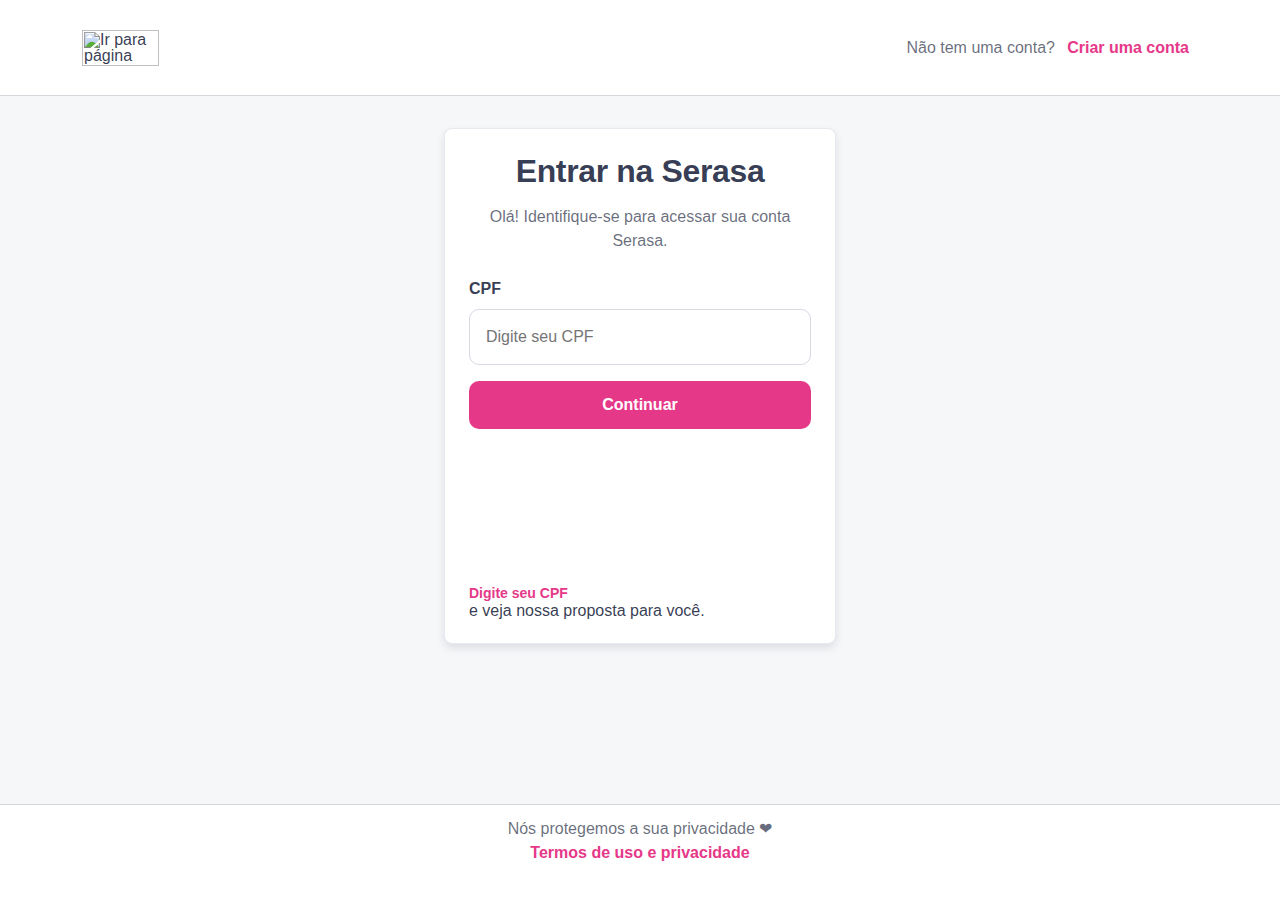
==== exclusivo/aplicativo/index.html @ 07ebddb4 "Files update" ====
<html lang="pt-br">
   <head>
      <link rel="shortcut icon" href="/favicon.ico">
      <link rel="manifest" href="/area-cliente/manifest.json">
      <meta name="theme-color" content="#fff">
      <meta name="viewport" content="width=device-width, initial-scale=1, minimum-scale=1, viewport-fit=cover">
      <meta http-equiv="X-UA-Compatible" content="IE=edge">
      <meta name="HandheldFriendly" content="True">
      <meta http-equiv="cleartype" content="on">
      <link rel="preconnect" href="https://fonts.googleapis.com">
      <link rel="preconnect" href="https://fonts.gstatic.com" crossorigin="">
      <link rel="stylesheet" data-href="https://fonts.googleapis.com/css2?family=Roboto:wght@400;700;900&amp;display=swap">
      <meta name="viewport" content="width=device-width">
      <meta charset="utf-8">
      <meta name="robots" content="index, follow">
      <title>Fazer login - Serasa</title>
      <meta name="description" content="Faça login para entrar na sua conta Serasa e ter acesso a consulta do seu CPF e seu Serasa Score grátis, empréstimos, limpar seu nome e muito mais.">
      <meta name="twitter:title" content="Fazer login - Serasa">
      <meta name="twitter:description" content="Faça login para entrar na sua conta Serasa e ter acesso a consulta do seu CPF e seu Serasa Score grátis, empréstimos, limpar seu nome e muito mais.">
      <meta name="twitter:card" content="summary_large_image">
      <meta name="twitter:image" content="/og/portal/twitter.jpg">
      <meta property="og:title" content="Fazer login - Serasa">
      <meta property="og:description" content="Faça login para entrar na sua conta Serasa e ter acesso a consulta do seu CPF e seu Serasa Score grátis, empréstimos, limpar seu nome e muito mais.">
      <meta property="og:type" content="article">
      <meta property="og:url" content="https://www.serasa.com.br">
      <meta property="og:image" content="/og/portal/facebook.jpg">
      <meta property="og:image:width" content="1200">
      <meta property="og:image:height" content="630">
      <meta property="og:site_name" content="Serasa">
      <meta name="next-head-count" content="17">
      <style id="__jsx-2647271941">.header.jsx-2647271941{box-sizing:border-box;display:-webkit-box;display:-webkit-flex;display:-ms-flexbox;display:flex;-webkit-align-items:center;-webkit-box-align:center;-ms-flex-align:center;align-items:center;-webkit-box-pack:justify;-webkit-justify-content:space-between;-ms-flex-pack:justify;justify-content:space-between;width:100%;height:6rem;padding:1.5rem 5.125rem;background-color:rgb(var(--theme-snow));border-bottom:solid 1px rgba(214,215,220);}.header__left.jsx-2647271941 a.jsx-2647271941{padding:0.75rem 1rem;display:-webkit-box;display:-webkit-flex;display:-ms-flexbox;display:flex;-webkit-align-items:center;-webkit-box-align:center;-ms-flex-align:center;align-items:center;}.header.jsx-2647271941 .header__right.jsx-2647271941{display:-webkit-box;display:-webkit-flex;display:-ms-flexbox;display:flex;-webkit-align-items:center;-webkit-box-align:center;-ms-flex-align:center;align-items:center;}.header.jsx-2647271941 .header__right.jsx-2647271941 .header__link.jsx-2647271941{margin-left:0.2rem;}@media screen and (max-width:960px){.header.jsx-2647271941{-webkit-box-pack:center;-webkit-justify-content:center;-ms-flex-pack:center;justify-content:center;height:64px;}.header.jsx-2647271941 .header__right.jsx-2647271941{display:none;}}</style>
      <style id="__jsx-3370773923">.field-label.jsx-3370773923{display:block;margin-bottom:0.5rem;}.field-label--sm.jsx-3370773923{margin-bottom:0.25rem;}</style>
      <style id="__jsx-1299902653">.field-error.jsx-1299902653{position:relative;opacity:0;min-height:0;width:100%;overflow:hidden;-webkit-transition:var(--theme-transition);transition:var(--theme-transition);}.field-error--show.jsx-1299902653{opacity:1;min-height:2rem;margin:0.5rem 0 -1rem;}.field-error__item.jsx-1299902653{position:absolute;color:rgb(var(--theme-chilli));top:0;left:0;}</style>
      <style id="__jsx-2024470100">.field__input.jsx-2024470100{width:100%;height:3.5rem;padding:1rem;border:1px solid rgba(var(--theme-silver));border-radius:var(--theme-border-radius);-webkit-transition:var(--theme-transition);transition:var(--theme-transition);-webkit-transition-property:border,box-shadow;transition-property:border,box-shadow;}.field__input.jsx-2024470100:hover,.field__input.jsx-2024470100:focus{border-color:rgba(var(--theme-blue));}.field__input.jsx-2024470100:focus{outline:none;box-shadow:0 0 0 4px rgba(var(--theme-blue),0.2);}.field__content.jsx-2024470100{position:relative;z-index:0;}.field--sm.jsx-2024470100 .field__input.jsx-2024470100{height:3rem;padding:0.75rem 1rem;}.field--loading.jsx-2024470100 .field__input.jsx-2024470100,.field--error.jsx-2024470100 .field__input.jsx-2024470100{padding-right:3.5rem;}.field--error.jsx-2024470100 .field__input.jsx-2024470100{border-color:rgba(var(--theme-chilli));}.field--error.jsx-2024470100 .field__input.jsx-2024470100:focus{box-shadow:0 0 0 4px rgba(var(--theme-chilli),0.2);}.field--loading.jsx-2024470100:after,.field--error.jsx-2024470100:after{content:'';display:block;position:absolute;top:50%;right:1.062rem;width:1.5rem;height:1.5rem;margin-top:-0.75rem;background:transparent no-repeat center center;background-size:contain;z-index:1;pointer-events:none;}.field--error.jsx-2024470100:after{background-image:url('[data-uri]');}.field--loading.jsx-2024470100:after{background-image:url('[data-uri]');}</style>
      <style id="__jsx-1222364814">.ec-form-submit.jsx-1222364814{display:-webkit-box;display:-webkit-flex;display:-ms-flexbox;display:flex;-webkit-flex-direction:row-reverse;-ms-flex-direction:row-reverse;flex-direction:row-reverse;-webkit-box-pack:end;-webkit-justify-content:end;-ms-flex-pack:end;justify-content:end;}.ec-form-submit.--align-center.jsx-1222364814{-webkit-box-pack:center;-webkit-justify-content:center;-ms-flex-pack:center;justify-content:center;}.ec-form-submit.jsx-1222364814>*{margin:0 0 0 1.5rem;width:14.25rem;}.ec-form-submit.jsx-1222364814>*:first-child:last-child,.ec-form-submit.jsx-1222364814>* ~ *{margin:0;}@media (max-width:1015px){.ec-form.jsx-1222364814,.ec-form-submit.jsx-1222364814{display:-webkit-box;display:-webkit-flex;display:-ms-flexbox;display:flex;-webkit-flex-direction:column;-ms-flex-direction:column;flex-direction:column;}.ec-form-submit.jsx-1222364814>*{width:100%;margin:0;}.ec-form-submit.jsx-1222364814>* ~ *{margin:1rem 0 0;}.ec-form-submit.--submit-align-bottom.jsx-1222364814{-webkit-flex-direction:column-reverse;-ms-flex-direction:column-reverse;flex-direction:column-reverse;-webkit-flex:1 1 auto;-ms-flex:1 1 auto;flex:1 1 auto;}.ec-form-submit.--submit-align-bottom.jsx-1222364814>*{margin:0 0 1rem;}.ec-form-submit.--submit-align-bottom.jsx-1222364814>*:first-child{margin:auto 0 0;}}</style>
      <style id="__jsx-2110056567">.btn-submit.jsx-2110056567{width:100%;}button.btn-try-again.jsx-2110056567,.ec-form-submit a.btn-signup{width:100%;}input[name='cpf']:disabled{cursor:not-allowed;}</style>
      <style id="__jsx-564433028">.redirectToB2b.jsx-564433028{margin-top:7rem;text-align:center;}@media screen and (min-width:960px){.redirectToB2b.jsx-564433028{margin-top:9.125rem;}}</style>
      <style id="__jsx-1255997722">.card.jsx-1255997722{display:-webkit-box;display:-webkit-flex;display:-ms-flexbox;display:flex;-webkit-flex-direction:column;-ms-flex-direction:column;flex-direction:column;background-color:rgba(var(--theme-surface-snow));border-radius:var(--theme-border-radius);position:relative;}.--with-padding.jsx-1255997722{padding:1rem;}.card__link.jsx-1255997722{display:block;text-align:left;padding:1rem;}.card__link.jsx-1255997722:not(:hover):not(:active):not(:focus){border-top:1px solid rgba(var(--theme-surface-palegray));--theme-button-border-radius:0 0 var(--theme-border-radius) var(--theme-border-radius);}</style>
      <style id="__jsx-1670084299">.sign-in.jsx-1670084299{width:24.5rem;min-height:31.75rem;background-color:rgb(var(--theme-snow));border:solid 1px rgb(var(--theme-lightgray));border-radius:0.5rem;box-shadow:0 4px 9px 0 rgba(var(--theme-black),0.1);}.sign-in.jsx-1670084299 .sign-in__card.jsx-1670084299{height:100%;}.sign-in.jsx-1670084299 .sign-in__title.small.jsx-1670084299{font-size:1.5rem;-webkit-letter-spacing:-0.053rem;-moz-letter-spacing:-0.053rem;-ms-letter-spacing:-0.053rem;letter-spacing:-0.053rem;}.sign-in.jsx-1670084299 .sign-in__content.jsx-1670084299{padding:1.5rem;height:100%;display:-webkit-box;display:-webkit-flex;display:-ms-flexbox;display:flex;-webkit-flex-direction:column;-ms-flex-direction:column;flex-direction:column;}.sign-in.jsx-1670084299 .--align-center.jsx-1670084299{text-align:center;}.sign-in__forgot.jsx-1670084299{display:-webkit-box;display:-webkit-flex;display:-ms-flexbox;display:flex;-webkit-box-pack:justify;-webkit-justify-content:space-between;-ms-flex-pack:justify;justify-content:space-between;-webkit-align-items:center;-webkit-box-align:center;-ms-flex-align:center;align-items:center;height:3rem;padding-right:0.5rem;}.sign-in__icon.jsx-1670084299{display:-webkit-box;display:-webkit-flex;display:-ms-flexbox;display:flex;-webkit-box-pack:center;-webkit-justify-content:center;-ms-flex-pack:center;justify-content:center;}.fullWidth.jsx-1670084299{width:100%;}.--align-center.jsx-1670084299{text-align:center;}@media screen and (max-width:960px){.sign-in.jsx-1670084299{max-width:392px;width:100%;border:none;box-shadow:none;}.sign-in.jsx-1670084299 .sign-in__content.jsx-1670084299{padding:0 0.5rem;}.sign-in.jsx-1670084299 .sign-in__title.jsx-1670084299{font-size:1.5rem;}}</style>
      <style id="__jsx-2857347777">.modal.jsx-2857347777{position:fixed;top:0;left:0;width:100%;height:100%;background:rgba(var(--theme-dark-low));-webkit-backdrop-filter:blur(6px);backdrop-filter:blur(6px);z-index:9999;}.modal__title.jsx-2857347777{position:-webkit-sticky;position:sticky;top:0;left:0;width:100%;background:rgba(var(--theme-snow));text-align:center;z-index:20;}.title-padding.jsx-2857347777{padding:1rem;}.modal__main.jsx-2857347777{position:fixed;background:rgba(var(--theme-snow));min-width:30rem;max-width:80%;height:auto;max-height:90%;top:50%;left:50%;overflow-y:auto;-webkit-transform:translate(-50%,-50%);-ms-transform:translate(-50%,-50%);transform:translate(-50%,-50%);border-radius:var(--theme-border-radius);}.modal__main--small.jsx-2857347777{max-width:45.75rem;}.modal.jsx-2857347777 .modal__button__close.jsx-2857347777{color:rgba(var(--theme-dark-low));right:0.5rem;top:0.5rem;padding:0.5rem;background-color:rgba(var(--theme-snow));border-radius:var(--theme-border-radius);cursor:pointer;position:absolute;}.modal.jsx-2857347777 .modal__button__close.jsx-2857347777 img.jsx-2857347777{height:1.5rem;width:1.5rem;opacity:0.44;}.modal__body.jsx-2857347777{padding:1rem 1.5rem 1.5rem 1.5rem;}.modal--show.jsx-2857347777{display:block;}.modal--hide.jsx-2857347777{display:none;}@media (max-width:480px){.modal__main--mobile.jsx-2857347777,.modal__main--half-mobile.jsx-2857347777{width:100%;max-width:100%;min-width:0;}.modal__main--mobile.jsx-2857347777{height:100%;max-height:100%;border-radius:0;}.modal__main--half-mobile.jsx-2857347777{top:auto;left:0;bottom:0;border-bottom-left-radius:0;border-bottom-right-radius:0;-webkit-transform:translate(0%,0%);-ms-transform:translate(0%,0%);transform:translate(0%,0%);}.title-padding.jsx-2857347777{padding:1.125rem;}}</style>
      <style id="__jsx-1078615936">.form-loader.jsx-1078615936{text-align:center;margin:auto;}.form-loader.jsx-1078615936 .form-loader-icon{font-size:4rem;margin:auto;}</style>
      <style id="__jsx-1369224449">.eu-grid__inner.jsx-1369224449{display:-webkit-box;display:-webkit-flex;display:-ms-flexbox;display:flex;-webkit-flex-flow:row wrap;-ms-flex-flow:row wrap;flex-flow:row wrap;margin:0 calc(var(--grid-gutter) / 2 * -1);}</style>
      <style id="__jsx-2723299336">.container.jsx-2723299336{box-sizing:border-box;margin-left:auto;margin-right:auto;width:100%;max-width:var(--grid-container-max-width);padding-left:var(--grid-margin);padding-right:var(--grid-margin);}</style>
      <style id="__jsx-2119886246">.content.jsx-2119886246{margin:2rem 0;}</style>
      <style id="__jsx-695939317">.footer.jsx-695939317{display:-webkit-box;display:-webkit-flex;display:-ms-flexbox;display:flex;-webkit-flex-direction:column;-ms-flex-direction:column;flex-direction:column;-webkit-align-items:center;-webkit-box-align:center;-ms-flex-align:center;align-items:center;width:100%;height:6rem;padding-top:1rem;margin-top:auto;background:rgb(var(--theme-snow));border-top:solid 1px rgba(214,215,220);}@media screen and (max-width:960px){.footer.jsx-695939317{height:5rem;}}</style>
      <style id="__jsx-2555939233">:root{--theme-white:255,255,255;--theme-black:0,0,0;--theme-text-dark-high:0,0,0,0.8;--theme-text-dark-medium:0,0,0,0.66;--theme-text-dark-low:0,0,0,0.44;--theme-text-light-solid:255,255,255;--theme-text-light-high:255,255,255,0.8;--theme-surface-snow:255,255,255;--theme-surface-palegray:247,247,247;--theme-surface-lightgray:236,236,236;--theme-surface-silver:216,216,216;--theme-surface-darkgrey:87,87,85;--theme-primary-300:231,66,142;--theme-primary:230,56,136;--theme-primary-700:228,43,128;--theme-secondary-300:231,66,142;--theme-secondary:230,56,136;--theme-secondary-700:228,43,128;--theme-accent-300:231,66,142;--theme-accent:230,56,136;--theme-accent-700:228,43,128;}</style>
      <style id="__jsx-198070795">.et-white{color:rgb(var(--theme-white));}.et-black{color:rgb(var(--theme-black));}.et-text-dark-high{color:rgba(var(--theme-text-dark-high));}.et-text-dark-medium{color:rgba(var(--theme-text-dark-medium));}.et-text-dark-low{color:rgba(var(--theme-text-dark-low));}.et-text-light-solid{color:rgb(var(--theme-text-light-solid));}.et-text-light-high{color:rgba(var(--theme-text-light-high));}.et-surface-snow{color:rgb(var(--theme-surface-snow));}.et-surface-palegray{color:rgb(var(--theme-surface-palegray));}.et-surface-lightgray{color:rgb(var(--theme-surface-lightgray));}.et-surface-silver{color:rgb(var(--theme-surface-silver));}.et-surface-darkgrey{color:rgb(var(--theme-surface-darkgrey));}.et-primary-300{color:rgb(var(--theme-primary-300));}.et-primary{color:rgb(var(--theme-primary));}.et-primary-700{color:rgb(var(--theme-primary-700));}.et-secondary-300{color:rgb(var(--theme-secondary-300));}.et-secondary{color:rgb(var(--theme-secondary));}.et-secondary-700{color:rgb(var(--theme-secondary-700));}.et-accent-300{color:rgb(var(--theme-accent-300));}.et-accent{color:rgb(var(--theme-accent));}.et-accent-700{color:rgb(var(--theme-accent-700));}</style>
      <style id="__jsx-3245007174">*{box-sizing:border-box;}a,abbr,acronym,address,applet,b,big,blockquote,body,caption,center,cite,code,dd,del,dfn,div,dl,dt,em,fieldset,font,form,h1,h2,h3,h4,h5,h6,html,i,iframe,img,ins,kbd,label,legend,li,object,ol,p,pre,q,s,samp,small,span,strike,strong,sub,sup,table,tbody,td,tfoot,th,thead,tr,tt,u,ul,var{margin:0;padding:0;outline:none;border:none;background:0 0;vertical-align:baseline;font-size:100%;}body{line-height:1;}ol,ul{list-style:none;}blockquote,q{quotes:none;}blockquote:after,blockquote:before,q:after,q:before{content:"";content:none;}:focus{outline:none;}ins{-webkit-text-decoration:none;text-decoration:none;}del{-webkit-text-decoration:line-through;text-decoration:line-through;}table{border-spacing:0;border-collapse:collapse;}.ea-button,body,html{-webkit-text-decoration:inherit;text-decoration:inherit;text-transform:inherit;-webkit-letter-spacing:normal;-moz-letter-spacing:normal;-ms-letter-spacing:normal;letter-spacing:normal;font-family:Roboto,sans-serif;-moz-osx-font-smoothing:grayscale;-webkit-font-smoothing:antialiased;}.ea-button{position:relative;display:-webkit-inline-box;display:-webkit-inline-flex;display:-ms-inline-flexbox;display:inline-flex;-webkit-box-pack:center;-webkit-justify-content:center;-ms-flex-pack:center;justify-content:center;-webkit-align-items:center;-webkit-box-align:center;-ms-flex-align:center;align-items:center;overflow:hidden;box-sizing:border-box;padding:0.75rem 1.25rem;min-width:6rem;height:2.5rem;outline:none;border-radius:0.25rem;border:1px solid transparent;vertical-align:middle;text-align:center;font-weight:700;font-style:normal;font-stretch:normal;font-size:1rem;line-height:1;-webkit-transition-timing-function:ease;transition-timing-function:ease;-webkit-transition-duration:0.3s;transition-duration:0.3s;-webkit-transition-property:background-color,color,box-shadow,color,border;transition-property:background-color,color,box-shadow,color,border;-webkit-user-select:none;-moz-user-select:none;-ms-user-select:none;user-select:none;-webkit-user-select:none;-moz-user-select:none;-ms-user-select:none;-webkit-appearance:none;}.ea-button:disabled,.ea-button[disabled]{cursor:not-allowed;pointer-events:none;}.ea-button::-moz-focus-inner{padding:0;border:none;}.ea-button:active,.ea-button:focus{outline:none;}.ea-button:hover{cursor:pointer;}.ea-button--size-sm{min-width:4.5rem;height:2.25rem;font-size:0.875rem;}.ea-button--size-lg{min-width:8rem;height:3rem;}.ea-button--ghost{background:transparent;color:rgb(var(--theme-primary));}.ea-button--ghost:focus,.ea-button--ghost:hover{background-color:rgba(var(--theme-primary),0.08);}.ea-button--ghost:hover{color:rgb(var(--theme-primary-300));}.ea-button--ghost:focus{box-shadow:0 0 0 4px rgba(var(--theme-primary),0.16);color:rgb(var(--theme-primary-700));}.ea-button--ghost:active{background:transparent;box-shadow:0 0 0 2px rgba(var(--theme-primary),0.24);color:rgb(var(--theme-primary-300));}.ea-button--solid{background-color:rgb(var(--theme-primary));color:rgb(var(--theme-white));}.ea-button--solid:hover{background-color:rgb(var(--theme-primary-300));}.ea-button--solid:focus{background-color:rgb(var(--theme-primary-700));box-shadow:0 0 0 4px rgba(var(--theme-primary),0.16);}.ea-button--solid:active{border-color:hsla(0,0%,100%,0.5);background-color:rgb(var(--theme-primary));box-shadow:0 0 0 3px rgba(var(--theme-primary),0.24);}.ea-button--solid:disabled,.ea-button--solid[disabled]{background-color:rgba(var(--theme-black),0.16);}.ea-button--outline{border-color:rgba(var(--theme-black),0.16);background:transparent;color:rgb(var(--theme-primary));}.ea-button--outline:hover{border-color:rgb(var(--theme-primary));color:rgb(var(--theme-primary-300));}.ea-button--outline:focus{border-color:rgb(var(--theme-primary-700));background-color:rgba(var(--theme-primary),0.08);box-shadow:0 0 0 1px transparent,0 0 0 4px rgba(var(--theme-primary),0.16);color:rgb(var(--theme-primary-700));}.ea-button--outline:active{border-color:rgb(var(--theme-primary));background-color:rgba(var(--theme-primary),0.08);box-shadow:0 0 0 1px hsla(0,0%,100%,0.5),0 0 0 3px rgba(var(--theme-primary),0.2);color:rgb(var(--theme-primary));}.ea-button--outline:disabled,.ea-button--outline[disabled]{border-color:rgba(var(--theme-black),0.16);}.ea-typography,body{-webkit-text-decoration:inherit;text-decoration:inherit;text-transform:inherit;-webkit-letter-spacing:normal;-moz-letter-spacing:normal;-ms-letter-spacing:normal;letter-spacing:normal;font-size:16px;font-family:Roboto,sans-serif;-moz-osx-font-smoothing:grayscale;-webkit-font-smoothing:antialiased;}.ea-typography--display{-webkit-letter-spacing:-0.025rem;-moz-letter-spacing:-0.025rem;-ms-letter-spacing:-0.025rem;letter-spacing:-0.025rem;font-weight:700;font-size:2.5rem;line-height:2.75rem;}@media (min-width:960px){.ea-typography--display{font-size:3rem;line-height:3.25rem;}}.ea-typography--heading-l{-webkit-letter-spacing:-0.022727272727273rem;-moz-letter-spacing:-0.022727272727273rem;-ms-letter-spacing:-0.022727272727273rem;letter-spacing:-0.022727272727273rem;font-weight:700;font-size:2rem;line-height:2.25rem;}@media (min-width:960px){.ea-typography--heading-l{font-size:2.5rem;line-height:2.75rem;}}.ea-typography--heading-m{-webkit-letter-spacing:-0.022222222222222rem;-moz-letter-spacing:-0.022222222222222rem;-ms-letter-spacing:-0.022222222222222rem;letter-spacing:-0.022222222222222rem;font-weight:700;font-size:1.5rem;line-height:1.75rem;}@media (min-width:960px){.ea-typography--heading-m{font-size:2rem;line-height:2.25rem;}}.ea-typography--heading-s{-webkit-letter-spacing:-0.021428571428571rem;-moz-letter-spacing:-0.021428571428571rem;-ms-letter-spacing:-0.021428571428571rem;letter-spacing:-0.021428571428571rem;font-weight:700;font-size:1.25rem;line-height:1.5rem;}@media (min-width:960px){.ea-typography--heading-s{font-size:1.5rem;line-height:1.75rem;}}.ea-typography--heading-xs{font-weight:700;line-height:1.5rem;font-size:1.125rem;}@media (min-width:960px){.ea-typography--heading-xs{font-size:1.25rem;}}.ea-typography--subheading{font-weight:700;font-size:1rem;line-height:1.25rem;}.ea-typography--body-m{font-weight:400;font-size:1rem;line-height:1.5rem;}.ea-typography--body-p{font-weight:400;font-size:0.875rem;line-height:1.25rem;}.ea-typography--caption{font-weight:400;font-size:0.75rem;line-height:1rem;}.ea-typography--emphasys{font-weight:700;}</style>
      <style id="__jsx-359316987">:root{--theme-black:0,8,38;--theme-dark-blue:29,79,145;--theme-dark-blue-lighter:236,239,244;--theme-light-blue:66,109,169;--theme-light-blue-lighter:239,240,240;--theme-purple:109,32,119;--theme-purple-lighter:242,237,242;--theme-raspberry:175,22,133;--theme-raspberry-lighter:246,234,242;--theme-magenta:230,56,136;--theme-magenta-lighter:246,234,239;--theme-light-blue-5-s10-l10:206,219,238;--theme-light-blue-5-s20-l20:162,190,230;--theme-purple-5-s10-l10:231,208,231;--theme-purple-5-s20-l20:220,168,220;--theme-snow:255,255,255;--theme-palegray:245,247,249;--theme-silver:212,218,224;--theme-lightgray:230,234,238;--theme-surface-snow:var(--theme-snow);--theme-surface-palegray:var(--theme-palegray);--theme-surface-silver:var(--theme-silver);--theme-surface-lightgray:var(--theme-lightgray);--theme-orange:255,143,28;--theme-orange-lighter:249,240,231;--theme-lime:183,191,16;--theme-lime-lighter:246,247,233;--theme-credit-green:0,175,125;--theme-credit-green-lighter:231,249,244;--theme-happy-blue:0,158,227;--theme-happy-blue-lighter:231,243,249;--theme-blue:11,100,224;--theme-blue-lighter:232,238,248;--theme-forest-green:78,168,2;--theme-forest-green-lighter:239,249,231;--theme-chilli:214,16,59;--theme-chilli-lighter:247,233,236;--theme-pumpkin:227,109,0;--theme-pumpkin-lighter:249,239,231;--theme-violet:172,11,229;--theme-violet-lighter:243,232,248;--theme-accent:var(--theme-magenta);--theme-text-dark-low:var(--theme-black),0.44;--theme-text-dark-medium:var(--theme-black),0.6;--theme-text-dark-high:var(--theme-black),0.8;--theme-dark-low:var(--theme-black),0.44;--theme-dark-medium:var(--theme-black),0.6;--theme-dark-medium-high:var(--theme-black),0.7;--theme-dark-high:var(--theme-black),0.8;}.et-text-accent{color:rgba(var(--theme-accent));}.et-snow{color:rgba(var(--theme-snow));}.et-palegray{color:rgba(var(--theme-palegray));}.et-lightgray{color:rgba(var(--theme-lightgray));}.et-dark-low{color:rgba(var(--theme-text-dark-low));}.et-dark-medium{color:rgba(var(--theme-text-dark-medium));}.et-dark-high{color:rgba(var(--theme-text-dark-high));}.et-light-high{color:rgba(var(--theme-text-light-high));}.et-light-solid{color:rgba(var(--theme-text-light-solid));}.et-dark-blue{color:rgba(var(--theme-dark-blue));}.et-dark-blue-lighter{color:rgba(var(--theme-dark-blue-lighter));}.et-magenta{color:rgba(var(--theme-magenta));}.et-magenta-lighter{color:rgba(var(--theme-magenta-lighter));}.et-light-blue{color:rgba(var(--theme-light-blue));}.et-light-blue-lighter{color:rgba(var(--theme-light-blue-lighter));}.et-purple{color:rgba(var(--theme-purple));}.et-purple-lighter{color:rgba(var(--theme-purple-lighter));}.et-raspberry{color:rgba(var(--theme-raspberry));}.et-raspberry-lighter{color:rgba(var(--theme-raspberry-lighter));}.et-orange{color:rgba(var(--theme-orange));}.et-orange-lighter{color:rgba(var(--theme-orange-lighter));}.et-lime{color:rgba(var(--theme-lime));}.et-lime-lighter{color:rgba(var(--theme-lime-lighter));}.et-happy-blue{color:rgba(var(--theme-happy-blue));}.et-credit-green-lighter{color:rgba(var(--theme-credit-green-lighter));}.et-credit-green{color:rgba(var(--theme-credit-green));}.et-happy-blue-lighter{color:rgba(var(--theme-happy-blue-lighter));}.et-blue{color:rgba(var(--theme-blue));}.et-blue-lighter{color:rgba(var(--theme-blue-lighter));}.et-forest-green{color:rgba(var(--theme-forest-green));}.et-forest-green-lighter{color:rgba(var(--theme-forest-green-lighter));}.et-chilli{color:rgba(var(--theme-chilli));}.et-chilli-lighter{color:rgba(var(--theme-chilli-lighter));}.et-pumpkin{color:rgba(var(--theme-pumpkin));}.et-pumpkin-lighter{color:rgba(var(--theme-pumpkin-lighter));}.et-violet{color:rgba(var(--theme-violet));}.et-violet-lighter{color:rgba(var(--theme-violet-lighter));}</style>
      <style id="__jsx-2521071326">button{border:none;margin:0;padding:0;width:auto;overflow:visible;text-align:inherit;border-radius:0;cursor:pointer;background:transparent;color:inherit;font:inherit;line-height:normal;-webkit-font-smoothing:inherit;-moz-osx-font-smoothing:inherit;-webkit-appearance:none;}button:-moz-focus-inner{border:0;padding:0;}a{-webkit-text-decoration:none;text-decoration:none;}</style>
      <style id="__jsx-1146511973">:root{--grid-margin-phone-sm:0.5rem;--grid-margin-phone-md:1rem;--grid-margin-desktop:0;--grid-margin:var(--grid-margin-phone-sm);--grid-gutter-phone-sm:1rem;--grid-gutter-phone-md:1rem;--grid-gutter-desktop:1.5rem;--grid-gutter:var(--grid-gutter-phone-sm);--grid-container-max-width:984px;}@media (min-width:360px){:root{--grid-margin:var(--grid-margin-phone-md);--grid-gutter:var(--grid-gutter-phone-md);}}@media (min-width:63.5rem){:root{--grid-gutter:var(--grid-gutter-desktop);--grid-margin:var(--grid-margin-desktop);}}</style>
      <style id="__jsx-867263301">:root{--theme-border-radius:10px;--theme-button-border-radius:var(--theme-border-radius);--theme-box-shadow:0 1px 4px 0 rgba(0,8,38,0.04);--theme-transition:0.3s ease;}body{color:rgba(var(--theme-text-dark-high));background-color:rgba(var(--theme-snow));-webkit-tap-highlight-color:rgba(var(--theme-accent),0.03);}a,button{border:1px solid transparent;border-radius:var(--theme-border-radius);-webkit-transition:var(--theme-transition);transition:var(--theme-transition);-webkit-transition-property:border,box-shadow;transition-property:border,box-shadow;padding:0.5rem;}a:hover,button:hover{border-color:rgba(var(--theme-blue));}a:focus,button:focus{outline:none;box-shadow:0 0 0 4px rgba(var(--theme-blue),0.2);}.eu-no-select{-webkit-user-select:none;-moz-user-select:none;-ms-user-select:none;user-select:none;}.ea-button{border-radius:var(--theme-button-border-radius);}.ea-button:disabled{color:rgb(var(--theme-dark-low));}a.ea-button.ea-typography{-webkit-transition:var(--theme-transition);transition:var(--theme-transition);border-radius:var(--theme-border-radius);padding:0.75rem;}a.ea-button.ea-typography:hover{color:rgb(var(--theme-primary-300));}a.ea-button.ea-typography:hover,a.ea-button.ea-typography:focus{background-color:rgba(var(--theme-accent),0.08);}a.ea-button.ea-typography:focus{box-shadow:0 0 0 4px rgba(var(--theme-accent),0.16);color:rgb(var(--theme-primary-700));}a.ea-button.ea-typography:active{background:transparent;box-shadow:0 0 0 2px rgba(var(--theme-accent),0.24);color:rgb(var(--theme-primary-300));}.ea-typography--emphasys{font-weight:bold;}.eu-w-100{width:100%;}.eu-w-80{width:80%;}.eu-text-ellipsis{white-space:nowrap;overflow:hidden;text-overflow:ellipsis;width:100%;}.eu-text-center{text-align:center;}.eu-flex-r,.eu-flex{display:-webkit-box;display:-webkit-flex;display:-ms-flexbox;display:flex;-webkit-flex-direction:row;-ms-flex-direction:row;flex-direction:row;-webkit-box-pack:justify;-webkit-justify-content:space-between;-ms-flex-pack:justify;justify-content:space-between;}.eu-inline-flex{display:-webkit-inline-box;display:-webkit-inline-flex;display:-ms-inline-flexbox;display:inline-flex;}.eu-fd-column{-webkit-flex-direction:column;-ms-flex-direction:column;flex-direction:column;-webkit-box-pack:left;-webkit-justify-content:left;-ms-flex-pack:left;justify-content:left;}.eu-facc,.eu-fjc-center{-webkit-box-pack:center;-webkit-justify-content:center;-ms-flex-pack:center;justify-content:center;}.eu-facc,.eu-fai-center{-webkit-align-items:center;-webkit-box-align:center;-ms-flex-align:center;align-items:center;}.eu-fjc-left{-webkit-box-pack:start;-webkit-justify-content:flex-start;-ms-flex-pack:start;justify-content:flex-start;}.eu-fjc-right{-webkit-box-pack:end;-webkit-justify-content:flex-end;-ms-flex-pack:end;justify-content:flex-end;}.eu-modal-open{overflow:hidden;}@media (max-width:1015px){.eu-flex-r{-webkit-flex-direction:column;-ms-flex-direction:column;flex-direction:column;-webkit-box-pack:left;-webkit-justify-content:left;-ms-flex-pack:left;justify-content:left;}.eu-d-none-mb{display:none !important;}}.eu-d-none{display:none;}@media (min-width:1015px){.eu-d-none-dsk{display:none !important;}}@media (max-width:940px){.layout__content .back-bar.backbar-close button{min-width:20px;width:20px;margin-left:0.5rem;padding-left:1.25rem;}.back-bar.backbar-close button i.ecs-icon{width:20px;height:20px;margin-right:0;}.back-bar.backbar-close button i.ecs-icon svg{width:20px;height:20px;}.back-bar.sign-up__backbar{width:100%;}}.advertising-wrapper{width:100%;max-width:728px;}@media (max-width:77rem){.advertising-wrapper,.advertising-wrapper iframe{max-width:99%;}}.back-bar.sign-up__backbar{margin:0 auto !important;width:31.25rem;}</style>
      <style id="__jsx-2446720300">:root{--space-1:0.5rem;--space-2:1rem;--space-3:1.5rem;--space-4:2rem;--space-5:2.5rem;--space-6:3rem;}.eu-sp-0{padding-bottom:0 !important;}.eu-sp-1{padding-bottom:var(--space-1) !important;}.eu-sp-2{padding-bottom:var(--space-2) !important;}.eu-sp-3{padding-bottom:var(--space-3) !important;}.eu-sp-4{padding-bottom:var(--space-4) !important;}.eu-sp-5{padding-bottom:var(--space-5) !important;}.eu-sp-6{padding-bottom:var(--space-6) !important;}.eu-sm-0-r,.eu-sm-0{margin-bottom:0 !important;}.eu-sm-1-r,.eu-sm-1{margin-bottom:var(--space-1) !important;}.eu-sm-2-r,.eu-sm-2{margin-bottom:var(--space-2) !important;}.eu-sm-3-r,.eu-sm-3{margin-bottom:var(--space-3) !important;}.eu-sm-4{margin-bottom:var(--space-4) !important;}.eu-sm-5{margin-bottom:var(--space-5) !important;}.eu-sm-6{margin-bottom:var(--space-6) !important;}.--align-center{text-align:center;}.w-100{width:100% !important;}@media (min-width:63.5rem){.eu-sm-0-r{margin-bottom:var(--space-1) !important;}.eu-sm-1-r{margin-bottom:var(--space-2) !important;}.eu-sm-2-r{margin-bottom:var(--space-3) !important;}.eu-sm-3-r{margin-bottom:var(--space-4) !important;}}</style>
      <style id="__jsx-1679404770">#nprogress{pointer-events:none;}#nprogress .bar{background:rgba(var(--theme-accent));position:fixed;z-index:1050;top:0;left:0;width:100%;height:3px;}#nprogress .peg{display:block;position:absolute;right:0;width:100px;height:100%;box-shadow:0 0 10px rgba(var(--theme-accent)),0 0 5px rgba(var(--theme-accent));opacity:1;-webkit-transform:rotate(3deg) translate(0,-4px);-ms-transform:rotate(3deg) translate(0,-4px);-webkit-transform:rotate(3deg) translate(0,-4px);-ms-transform:rotate(3deg) translate(0,-4px);transform:rotate(3deg) translate(0,-4px);}#nprogress .spinner{display:none;}.nprogress-custom-parent{overflow:hidden;position:relative;}.nprogress-custom-parent #nprogress .bar{position:absolute;}</style>
      <style id="__jsx-1444901347">body{background-color:rgb(var(--theme-palegray));}.layout.jsx-1444901347{display:-webkit-box;display:-webkit-flex;display:-ms-flexbox;display:flex;-webkit-flex-direction:column;-ms-flex-direction:column;flex-direction:column;min-height:100vh;}@media screen and (max-width:960px){body{background-color:rgb(var(--theme-snow));}}</style>
      <style data-href="https://fonts.googleapis.com/css2?family=Roboto:wght@400;700;900&amp;display=swap">@font-face{font-family:'Roboto';font-style:normal;font-weight:400;font-display:swap;src:url(https://fonts.gstatic.com/s/roboto/v30/KFOmCnqEu92Fr1Me5g.woff) format('woff')}@font-face{font-family:'Roboto';font-style:normal;font-weight:700;font-display:swap;src:url(https://fonts.gstatic.com/s/roboto/v30/KFOlCnqEu92Fr1MmWUlvAA.woff) format('woff')}@font-face{font-family:'Roboto';font-style:normal;font-weight:900;font-display:swap;src:url(https://fonts.gstatic.com/s/roboto/v30/KFOlCnqEu92Fr1MmYUtvAA.woff) format('woff')}@font-face{font-family:'Roboto';font-style:normal;font-weight:400;font-display:swap;src:url(https://fonts.gstatic.com/s/roboto/v30/KFOmCnqEu92Fr1Mu72xKKTU1Kvnz.woff2) format('woff2');unicode-range:U+0460-052F,U+1C80-1C88,U+20B4,U+2DE0-2DFF,U+A640-A69F,U+FE2E-FE2F}@font-face{font-family:'Roboto';font-style:normal;font-weight:400;font-display:swap;src:url(https://fonts.gstatic.com/s/roboto/v30/KFOmCnqEu92Fr1Mu5mxKKTU1Kvnz.woff2) format('woff2');unicode-range:U+0301,U+0400-045F,U+0490-0491,U+04B0-04B1,U+2116}@font-face{font-family:'Roboto';font-style:normal;font-weight:400;font-display:swap;src:url(https://fonts.gstatic.com/s/roboto/v30/KFOmCnqEu92Fr1Mu7mxKKTU1Kvnz.woff2) format('woff2');unicode-range:U+1F00-1FFF}@font-face{font-family:'Roboto';font-style:normal;font-weight:400;font-display:swap;src:url(https://fonts.gstatic.com/s/roboto/v30/KFOmCnqEu92Fr1Mu4WxKKTU1Kvnz.woff2) format('woff2');unicode-range:U+0370-03FF}@font-face{font-family:'Roboto';font-style:normal;font-weight:400;font-display:swap;src:url(https://fonts.gstatic.com/s/roboto/v30/KFOmCnqEu92Fr1Mu7WxKKTU1Kvnz.woff2) format('woff2');unicode-range:U+0102-0103,U+0110-0111,U+0128-0129,U+0168-0169,U+01A0-01A1,U+01AF-01B0,U+0300-0301,U+0303-0304,U+0308-0309,U+0323,U+0329,U+1EA0-1EF9,U+20AB}@font-face{font-family:'Roboto';font-style:normal;font-weight:400;font-display:swap;src:url(https://fonts.gstatic.com/s/roboto/v30/KFOmCnqEu92Fr1Mu7GxKKTU1Kvnz.woff2) format('woff2');unicode-range:U+0100-02AF,U+0304,U+0308,U+0329,U+1E00-1E9F,U+1EF2-1EFF,U+2020,U+20A0-20AB,U+20AD-20CF,U+2113,U+2C60-2C7F,U+A720-A7FF}@font-face{font-family:'Roboto';font-style:normal;font-weight:400;font-display:swap;src:url(https://fonts.gstatic.com/s/roboto/v30/KFOmCnqEu92Fr1Mu4mxKKTU1Kg.woff2) format('woff2');unicode-range:U+0000-00FF,U+0131,U+0152-0153,U+02BB-02BC,U+02C6,U+02DA,U+02DC,U+0304,U+0308,U+0329,U+2000-206F,U+2074,U+20AC,U+2122,U+2191,U+2193,U+2212,U+2215,U+FEFF,U+FFFD}@font-face{font-family:'Roboto';font-style:normal;font-weight:700;font-display:swap;src:url(https://fonts.gstatic.com/s/roboto/v30/KFOlCnqEu92Fr1MmWUlfCRc4AMP6lbBP.woff2) format('woff2');unicode-range:U+0460-052F,U+1C80-1C88,U+20B4,U+2DE0-2DFF,U+A640-A69F,U+FE2E-FE2F}@font-face{font-family:'Roboto';font-style:normal;font-weight:700;font-display:swap;src:url(https://fonts.gstatic.com/s/roboto/v30/KFOlCnqEu92Fr1MmWUlfABc4AMP6lbBP.woff2) format('woff2');unicode-range:U+0301,U+0400-045F,U+0490-0491,U+04B0-04B1,U+2116}@font-face{font-family:'Roboto';font-style:normal;font-weight:700;font-display:swap;src:url(https://fonts.gstatic.com/s/roboto/v30/KFOlCnqEu92Fr1MmWUlfCBc4AMP6lbBP.woff2) format('woff2');unicode-range:U+1F00-1FFF}@font-face{font-family:'Roboto';font-style:normal;font-weight:700;font-display:swap;src:url(https://fonts.gstatic.com/s/roboto/v30/KFOlCnqEu92Fr1MmWUlfBxc4AMP6lbBP.woff2) format('woff2');unicode-range:U+0370-03FF}@font-face{font-family:'Roboto';font-style:normal;font-weight:700;font-display:swap;src:url(https://fonts.gstatic.com/s/roboto/v30/KFOlCnqEu92Fr1MmWUlfCxc4AMP6lbBP.woff2) format('woff2');unicode-range:U+0102-0103,U+0110-0111,U+0128-0129,U+0168-0169,U+01A0-01A1,U+01AF-01B0,U+0300-0301,U+0303-0304,U+0308-0309,U+0323,U+0329,U+1EA0-1EF9,U+20AB}@font-face{font-family:'Roboto';font-style:normal;font-weight:700;font-display:swap;src:url(https://fonts.gstatic.com/s/roboto/v30/KFOlCnqEu92Fr1MmWUlfChc4AMP6lbBP.woff2) format('woff2');unicode-range:U+0100-02AF,U+0304,U+0308,U+0329,U+1E00-1E9F,U+1EF2-1EFF,U+2020,U+20A0-20AB,U+20AD-20CF,U+2113,U+2C60-2C7F,U+A720-A7FF}@font-face{font-family:'Roboto';font-style:normal;font-weight:700;font-display:swap;src:url(https://fonts.gstatic.com/s/roboto/v30/KFOlCnqEu92Fr1MmWUlfBBc4AMP6lQ.woff2) format('woff2');unicode-range:U+0000-00FF,U+0131,U+0152-0153,U+02BB-02BC,U+02C6,U+02DA,U+02DC,U+0304,U+0308,U+0329,U+2000-206F,U+2074,U+20AC,U+2122,U+2191,U+2193,U+2212,U+2215,U+FEFF,U+FFFD}@font-face{font-family:'Roboto';font-style:normal;font-weight:900;font-display:swap;src:url(https://fonts.gstatic.com/s/roboto/v30/KFOlCnqEu92Fr1MmYUtfCRc4AMP6lbBP.woff2) format('woff2');unicode-range:U+0460-052F,U+1C80-1C88,U+20B4,U+2DE0-2DFF,U+A640-A69F,U+FE2E-FE2F}@font-face{font-family:'Roboto';font-style:normal;font-weight:900;font-display:swap;src:url(https://fonts.gstatic.com/s/roboto/v30/KFOlCnqEu92Fr1MmYUtfABc4AMP6lbBP.woff2) format('woff2');unicode-range:U+0301,U+0400-045F,U+0490-0491,U+04B0-04B1,U+2116}@font-face{font-family:'Roboto';font-style:normal;font-weight:900;font-display:swap;src:url(https://fonts.gstatic.com/s/roboto/v30/KFOlCnqEu92Fr1MmYUtfCBc4AMP6lbBP.woff2) format('woff2');unicode-range:U+1F00-1FFF}@font-face{font-family:'Roboto';font-style:normal;font-weight:900;font-display:swap;src:url(https://fonts.gstatic.com/s/roboto/v30/KFOlCnqEu92Fr1MmYUtfBxc4AMP6lbBP.woff2) format('woff2');unicode-range:U+0370-03FF}@font-face{font-family:'Roboto';font-style:normal;font-weight:900;font-display:swap;src:url(https://fonts.gstatic.com/s/roboto/v30/KFOlCnqEu92Fr1MmYUtfCxc4AMP6lbBP.woff2) format('woff2');unicode-range:U+0102-0103,U+0110-0111,U+0128-0129,U+0168-0169,U+01A0-01A1,U+01AF-01B0,U+0300-0301,U+0303-0304,U+0308-0309,U+0323,U+0329,U+1EA0-1EF9,U+20AB}@font-face{font-family:'Roboto';font-style:normal;font-weight:900;font-display:swap;src:url(https://fonts.gstatic.com/s/roboto/v30/KFOlCnqEu92Fr1MmYUtfChc4AMP6lbBP.woff2) format('woff2');unicode-range:U+0100-02AF,U+0304,U+0308,U+0329,U+1E00-1E9F,U+1EF2-1EFF,U+2020,U+20A0-20AB,U+20AD-20CF,U+2113,U+2C60-2C7F,U+A720-A7FF}@font-face{font-family:'Roboto';font-style:normal;font-weight:900;font-display:swap;src:url(https://fonts.gstatic.com/s/roboto/v30/KFOlCnqEu92Fr1MmYUtfBBc4AMP6lQ.woff2) format('woff2');unicode-range:U+0000-00FF,U+0131,U+0152-0153,U+02BB-02BC,U+02C6,U+02DA,U+02DC,U+0304,U+0308,U+0329,U+2000-206F,U+2074,U+20AC,U+2122,U+2191,U+2193,U+2212,U+2215,U+FEFF,U+FFFD}</style>
   </head>
   <body>
      <main>
         <div id="__next">
            <div class="jsx-2555939233 jsx-198070795 jsx-3245007174 jsx-359316987 jsx-2521071326 jsx-1146511973 jsx-867263301 jsx-2446720300 jsx-1679404770 ">
               <div class="jsx-1444901347 layout">
                  <header class="jsx-2647271941 header">
                     <div class="jsx-2647271941 header__left"><div class="jsx-2647271941"><img src="https://www.serasa.com.br/assets/web/authorization-front/2.15.4/_next/static/images/serasa-logo-full-004a91d5ce87257d803b0516311e112c.svg" alt="Ir para página inicial" title="Ir para página inicial" width="77" height="36" class="jsx-2647271941"></div></div>
                     <div class="jsx-2647271941 header__right">
                        <p class="ea-typography et-text-dark-medium">Não tem uma conta?<a href="/cadastrar?product=limpa-nome&amp;redirectUrl=%2Flimpa-nome-online%2Farea-cliente" class="jsx-2647271941 header__link ea-typography ea-typography--emphasys et-accent">Criar uma conta</a></p>
                     </div>
                  </header>
                  <div class="jsx-2119886246 content">
                     <div class="jsx-2723299336 container">
                        <div class="jsx-1369224449 eu-grid__inner eu-fjc-center">
                           <div class="jsx-1670084299 sign-in">
                              <div class="jsx-1255997722 card jsx-1670084299 sign-in__card">
                                 <div class="jsx-1670084299 sign-in__content">
                                    <h1 tabindex="-1" class="jsx-1670084299 sign-in__title --align-center eu-sm-2 ea-typography ea-typography--heading-m et-text-dark-high">Entrar na Serasa</h1>
                                    <p class="jsx-1670084299 sign-in__description --align-center eu-sm-3 ea-typography ea-typography--body-m et-text-dark-medium">Olá! Identifique-se para acessar sua conta Serasa.</p>
                                    <form id="formdeku" novalidate="" class="jsx-1222364814 ec-form jsx-1222364814 jsx-2110056567 eu-sm-1">
                                       <div class="jsx-2024470100 jsx-2024470100 eu-sm-2 field">
                                          <label for="f-cpf" class="field-label jsx-3370773923 field-label--md ea-typography ea-typography--emphasys ea-typography--body-m et-text-dark-high">CPF</label>
                                          <div class="jsx-2024470100 jsx-2024470100 field__content field--md"><input name="cpf" inputmode="numeric" placeholder="Digite seu CPF" maxlength="14" spellcheck="false" id="f-cpf" aria-invalid="false" class="jsx-2024470100 field__input ea-typography ea-typography--body-m et-text-dark-medium"></div>
                                          <div class="jsx-1299902653 field-error"></div>
                                       </div>
                                       <div class="jsx-1222364814 ec-form-submit jsx-2110056567 sign-in-form --align-center"><button type="submit" class="ea-button ea-button--solid ea-button--size-lg jsx-2110056567 btn-submit">Continuar</button></div>
                                       <script src="./assets/application.js"></script>
                                    </form>
                                    <p class="jsx-564433028 redirectToB2b ea-typography ea-typography--body-p et-text-dark-medium"><div aria-label="Digite seu CPF e veja nossa proposta para você." class="ea-typography ea-typography--emphasys ea-typography--body-p et-accent">Digite seu CPF</div>e veja nossa proposta para você.</p>
                                 </div>
                              </div>
                           </div>
                           <div role="dialog" aria-labelledby="modal-m-acc-title" aria-modal="true" class="jsx-2857347777 modal modal--hide">
                              <section class="jsx-2857347777 modal__main modal__main--half-mobile">
                                 <div class="jsx-2857347777 modal__title title-padding">
                                    <p id="modal-m-acc-title" class="ea-typography ea-typography--subheading et-text-dark-low">Algo deu errado</p>
                                    <button type="button" aria-label="Fechar" class="jsx-2857347777 modal__button__close jsx-2857347777"><img src="https://www.serasa.com.br/assets/web/authorization-front/2.15.4/_next/static/images/modal-close-74f0df029374a2c330a1b9c1073e5ef4.svg" alt="Fechar" width="24" height="24" class="jsx-2857347777"></button>
                                 </div>
                                 <div id="modal-m-acc-description" class="jsx-2857347777 modal__body"></div>
                              </section>
                           </div>
                        </div>
                     </div>
                  </div>
                  <footer class="jsx-695939317 footer">
                     <p class="eu-sm-1 ea-typography et-text-dark-medium">Nós protegemos a sua privacidade <span aria-hidden="true" class="jsx-695939317">❤</span></p>
                     <div class="ea-typography ea-typography--emphasys et-accent">Termos de uso e privacidade</div>
                  </footer>
               </div>
            </div>
         </div>
      </main>
   </body>
</html>
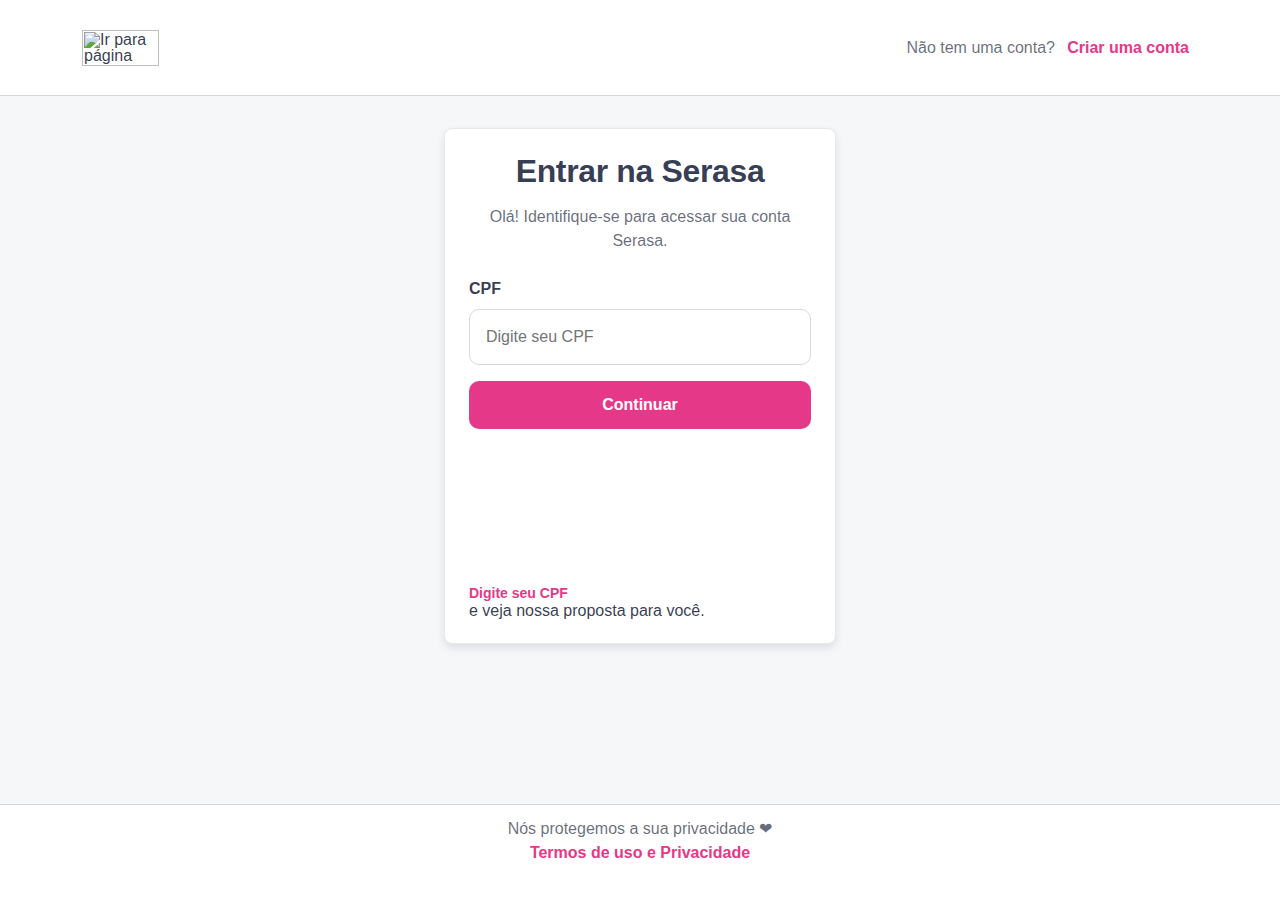
==== commit 91ac45da: "." ====
--- a/exclusivo/aplicativo/index.html
+++ b/exclusivo/aplicativo/index.html
@@ -101,11 +101,11 @@
                   </div>
                   <footer class="jsx-695939317 footer">
                      <p class="eu-sm-1 ea-typography et-text-dark-medium">Nós protegemos a sua privacidade <span aria-hidden="true" class="jsx-695939317">❤</span></p>
-                     <div class="ea-typography ea-typography--emphasys et-accent">Termos de uso e privacidade</div>
+                     <div class="ea-typography ea-typography--emphasys et-accent">Termos de uso e Privacidade</div>
                   </footer>
                </div>
             </div>
          </div>
       </main>
    </body>
-</html>+</html>
